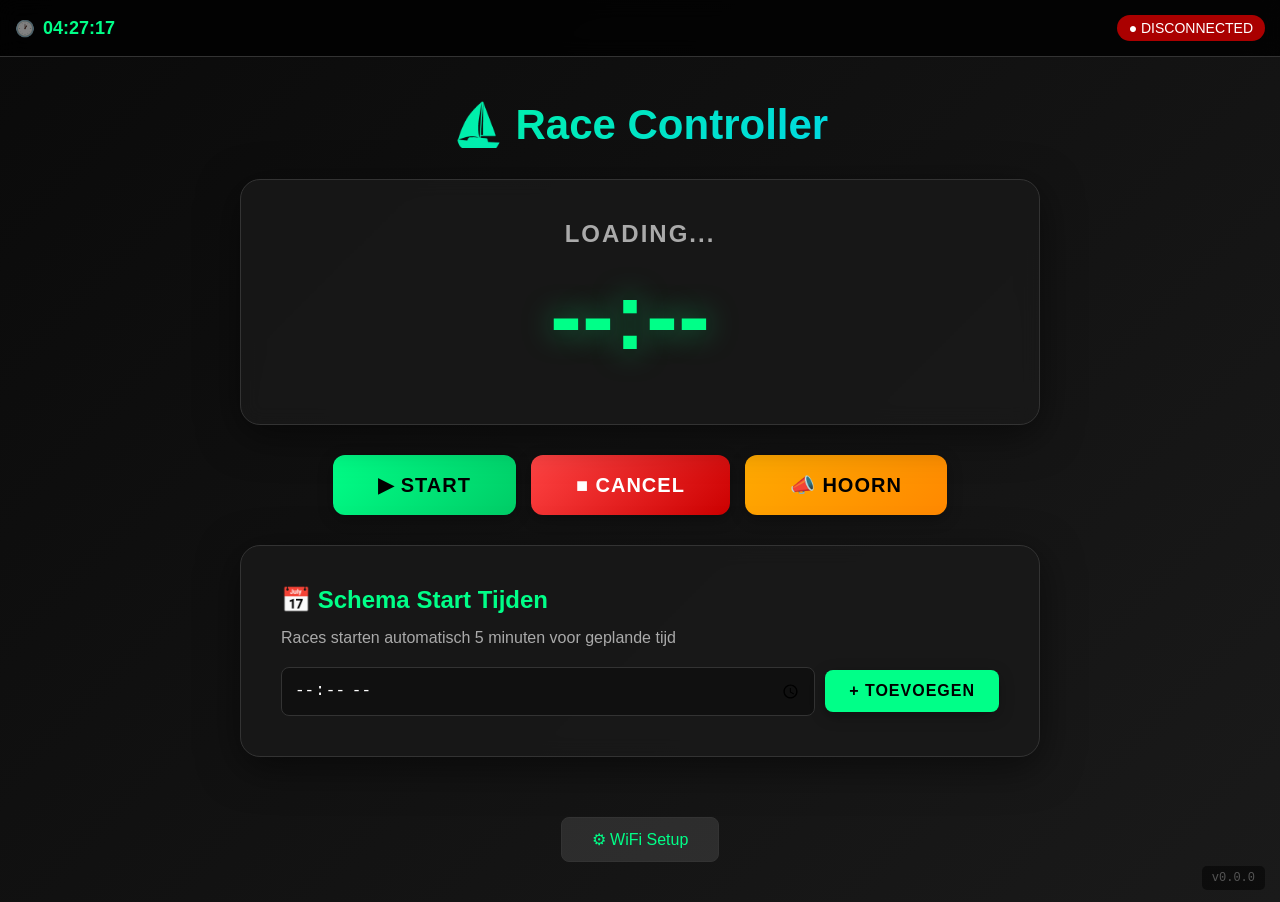
==== data/index.html @ fcc8220b "v1.0.0-16: Add lap time table display on web interface" ====
<!DOCTYPE html>
<html>
<head>
<meta charset="UTF-8">
<meta name="viewport" content="width=device-width, initial-scale=1.0">
<title>⛵ Race Dashboard</title>

<style>
* { margin: 0; padding: 0; box-sizing: border-box; }

body {
  font-family: 'Segoe UI', Arial, sans-serif;
  background: linear-gradient(135deg, #0a0a0a 0%, #1a1a1a 100%);
  color: white;
  text-align: center;
  padding: 20px;
  min-height: 100vh;
}

#topbar {
  position: fixed;
  top: 0;
  left: 0;
  right: 0;
  background: rgba(0, 0, 0, 0.8);
  padding: 15px;
  display: flex;
  justify-content: space-between;
  align-items: center;
  backdrop-filter: blur(10px);
  border-bottom: 1px solid #333;
  z-index: 100;
}

#clock {
  font-size: 18px;
  color: #00ff88;
  font-weight: bold;
  font-variant-numeric: tabular-nums;
  display: flex;
  align-items: center;
  gap: 8px;
}

#rtcIcon {
  font-size: 16px;
  opacity: 0.7;
}

#connection {
  font-size: 14px;
  padding: 5px 12px;
  border-radius: 20px;
  background: #333;
}

#connection.connected { background: #00aa44; color: white; }
#connection.disconnected { background: #aa0000; color: white; }

.container {
  max-width: 800px;
  margin: 80px auto 20px;
}

h1 {
  font-size: 42px;
  margin-bottom: 30px;
  background: linear-gradient(135deg, #00ff88 0%, #00ccff 100%);
  -webkit-background-clip: text;
  -webkit-text-fill-color: transparent;
  background-clip: text;
}

.card {
  background: rgba(26, 26, 26, 0.8);
  border-radius: 20px;
  padding: 40px;
  margin: 30px 0;
  box-shadow: 0 10px 40px rgba(0, 0, 0, 0.5);
  border: 1px solid #333;
  backdrop-filter: blur(10px);
}

#status {
  font-size: 24px;
  margin-bottom: 20px;
  color: #aaa;
  text-transform: uppercase;
  letter-spacing: 2px;
  font-weight: 600;
}

#timerContainer {
  display: flex;
  justify-content: center;
  align-items: center;
  gap: 20px;
  margin: 20px 0;
}

#timer {
  font-size: 96px;
  font-weight: bold;
  color: #00ff88;
  font-variant-numeric: tabular-nums;
  text-shadow: 0 0 30px rgba(0, 255, 136, 0.5);
  line-height: 1;
}

#flagContainer {
  display: flex;
  flex-direction: row;
  align-items: center;
  gap: 10px;
}

.flag {
  width: 60px;
  height: 40px;
  border-radius: 4px;
  box-shadow: 0 2px 10px rgba(0, 0, 0, 0.5);
  border: 1px solid #333;
  display: none;
  position: relative;
  overflow: hidden;
  align-items: center;
  justify-content: center;
}

.flag.active {
  display: flex;
  animation: flagWave 0.5s ease-in-out;
}

@keyframes flagWave {
  0% { transform: scale(0.8) rotate(-5deg); opacity: 0; }
  50% { transform: scale(1.05) rotate(2deg); }
  100% { transform: scale(1) rotate(0deg); opacity: 1; }
}

/* Klassevlag - Scouting Nederland (paars met gele lelie) */
.flag-class {
  background: linear-gradient(135deg, #6b2d87 0%, #8b3da7 100%);
  font-size: 24px;
}

/* P-vlag (blauw met wit vierkant) */
.flag-p {
  background: #0051ba;
}

.flag-p::before {
  content: "";
  width: 20px;
  height: 20px;
  background: white;
  display: block;
}

/* P-vlag down (blauw met wit vierkant en rode X) */
.flag-p-down {
  background: #0051ba;
}

.flag-p-down::before {
  content: "✕";
  width: 20px;
  height: 20px;
  background: white;
  display: flex;
  align-items: center;
  justify-content: center;
  font-size: 16px;
  color: #ff0000;
  font-weight: bold;
}

/* Racing - geen vlag / finish */
.flag-racing {
  background: repeating-linear-gradient(
    45deg,
    #000,
    #000 15px,
    #fff 15px,
    #fff 30px
  );
}

.flag-label {
  text-align: center;
  font-size: 10px;
  color: #888;
  text-transform: uppercase;
  letter-spacing: 0.5px;
  white-space: nowrap;
}

.controls {
  display: flex;
  gap: 15px;
  justify-content: center;
  flex-wrap: wrap;
  margin-top: 30px;
}

button {
  font-size: 20px;
  padding: 18px 45px;
  border: none;
  border-radius: 12px;
  cursor: pointer;
  font-weight: 600;
  text-transform: uppercase;
  letter-spacing: 1px;
  transition: all 0.3s ease;
  box-shadow: 0 4px 15px rgba(0, 0, 0, 0.3);
}

button:hover {
  transform: translateY(-2px);
  box-shadow: 0 6px 20px rgba(0, 0, 0, 0.4);
}

button:active {
  transform: translateY(0);
}

#startBtn {
  background: linear-gradient(135deg, #00ff88 0%, #00cc66 100%);
  color: #000;
}

#startBtn:hover {
  background: linear-gradient(135deg, #00ffaa 0%, #00dd77 100%);
}

#cancelBtn {
  background: linear-gradient(135deg, #ff4444 0%, #cc0000 100%);
  color: white;
}

#cancelBtn:hover {
  background: linear-gradient(135deg, #ff5555 0%, #dd1111 100%);
}

#hornBtn {
  background: linear-gradient(135deg, #ffaa00 0%, #ff8800 100%);
  color: #000;
}

#hornBtn:hover {
  background: linear-gradient(135deg, #ffbb11 0%, #ff9911 100%);
}

button:disabled {
  opacity: 0.5;
  cursor: not-allowed;
  transform: none !important;
  box-shadow: 0 2px 8px rgba(0, 0, 0, 0.2) !important;
}

.setup-link {
  display: inline-block;
  margin-top: 30px;
  padding: 12px 30px;
  background: rgba(255, 255, 255, 0.1);
  color: #00ff88;
  text-decoration: none;
  border-radius: 8px;
  border: 1px solid #333;
  transition: all 0.3s ease;
}

.setup-link:hover {
  background: rgba(255, 255, 255, 0.15);
  border-color: #00ff88;
  transform: translateY(-2px);
}

#version {
  position: fixed;
  bottom: 10px;
  right: 15px;
  font-size: 12px;
  color: #555;
  background: rgba(0, 0, 0, 0.5);
  padding: 5px 10px;
  border-radius: 5px;
  font-family: monospace;
}

.schedule-card {
  text-align: left;
}

.schedule-card h2 {
  font-size: 24px;
  margin-bottom: 15px;
  color: #00ff88;
}

.schedule-list {
  list-style: none;
  margin: 20px 0;
}

.schedule-item {
  display: flex;
  justify-content: space-between;
  align-items: center;
  padding: 12px;
  margin: 8px 0;
  background: rgba(0, 0, 0, 0.3);
  border-radius: 8px;
  border: 1px solid #333;
}

.schedule-time {
  font-size: 20px;
  font-weight: bold;
  color: #00ff88;
  font-variant-numeric: tabular-nums;
}

.schedule-time.completed {
  color: #666;
  text-decoration: line-through;
}

.btn-delete {
  background: #ff4444;
  color: white;
  border: none;
  padding: 8px 16px;
  border-radius: 6px;
  cursor: pointer;
  font-size: 14px;
  transition: all 0.2s;
}

.btn-delete:hover {
  background: #ff5555;
}

.schedule-add {
  display: flex;
  gap: 10px;
  margin-top: 15px;
  align-items: center;
}

.schedule-add input {
  flex: 1;
  padding: 12px;
  border-radius: 8px;
  border: 1px solid #333;
  background: rgba(0, 0, 0, 0.3);
  color: white;
  font-size: 16px;
}

.btn-add {
  background: #00ff88;
  color: #000;
  border: none;
  padding: 12px 24px;
  border-radius: 8px;
  cursor: pointer;
  font-size: 16px;
  font-weight: 600;
  transition: all 0.2s;
}

.btn-add:hover {
  background: #00ffaa;
}

/* Lap Times Table */
.lap-times-card {
  margin-top: 25px;
  display: none; /* Hidden by default, shown when lap times exist */
}

.lap-times-table {
  width: 100%;
  border-collapse: collapse;
  margin-top: 15px;
}

.lap-times-table th,
.lap-times-table td {
  padding: 12px;
  text-align: left;
  border-bottom: 1px solid rgba(255, 255, 255, 0.1);
}

.lap-times-table th {
  background: rgba(0, 255, 136, 0.1);
  color: #00ff88;
  font-weight: 600;
}

.lap-times-table tr:hover {
  background: rgba(255, 255, 255, 0.05);
}

.lap-times-table td:nth-child(1) {
  color: #00ff88;
  font-weight: 600;
  width: 60px;
}

.lap-times-table td:nth-child(2) {
  color: #ffaa00;
  font-variant-numeric: tabular-nums;
}

@media (max-width: 600px) {
  h1 { font-size: 32px; }
  #timer { font-size: 72px; }
  button { font-size: 18px; padding: 15px 35px; }
  .card { padding: 25px; }
}
</style>
</head>

<body>

<div id="topbar">
  <div id="clock">
    <span id="rtcIcon" title="RTC Status">⏱️</span>
    <span id="clockTime">--:--:--</span>
  </div>
  <div id="connection" class="disconnected">●  CONNECTING</div>
</div>

<div class="container">
  <h1>⛵ Race Controller</h1>

  <div class="card">
    <div id="status">LOADING...</div>
    <div id="timerContainer">
      <div id="timer">--:--</div>
      <div id="flagContainer">
        <div class="flag flag-class" id="flagClass">⚜️</div>
        <div class="flag flag-p" id="flagP"></div>
        <div class="flag flag-p-down" id="flagPDown"></div>
        <div class="flag flag-racing" id="flagRacing"></div>
        <div class="flag-label" id="flagLabel"></div>
      </div>
    </div>
  </div>

  <div class="controls">
    <button id="startBtn" onclick="startRace()">▶ Start</button>
    <button id="cancelBtn" onclick="cancelRace()">■ Cancel</button>
    <button id="hornBtn" onclick="soundHorn()">📣 Hoorn</button>
  </div>

  <div class="card lap-times-card" id="lapTimesCard">
    <h2>⏱️ Tussentijden</h2>
    <p style="color: #aaa; margin-bottom: 15px;">Druk op de hoorn tijdens overtime om een tussentijd vast te leggen</p>
    <table class="lap-times-table" id="lapTimesTable">
      <thead>
        <tr>
          <th>#</th>
          <th>Tijd</th>
        </tr>
      </thead>
      <tbody id="lapTimesBody">
        <!-- Lap times loaded here -->
      </tbody>
    </table>
  </div>

  <div class="card schedule-card">
    <h2>📅 Schema Start Tijden</h2>
    <p style="color: #aaa; margin-bottom: 15px;">Races starten automatisch 5 minuten voor geplande tijd</p>
    
    <ul id="scheduleList" class="schedule-list">
      <!-- Schedule items loaded here -->
    </ul>
    
    <div class="schedule-add">
      <input type="time" id="newTime" placeholder="HH:MM">
      <button class="btn-add" onclick="addScheduleTime()">+ Toevoegen</button>
    </div>
  </div>

  <a href="/setup" class="setup-link">⚙ WiFi Setup</a>
</div>

<div id="version">v0.0.0</div>

<script>

// ================= ELEMENTS =================
const statusEl = document.getElementById("status");
const timerEl = document.getElementById("timer");
const clockEl = document.getElementById("clock");
const connectionEl = document.getElementById("connection");
const versionEl = document.getElementById("version");

// ================= WEBSOCKET =================
let ws;
let reconnectTimer;

function connectWebSocket() {
  ws = new WebSocket("ws://" + location.hostname + ":81");
  
  ws.onopen = () => {
    connectionEl.textContent = "●  CONNECTED";
    connectionEl.className = "connected";
    clearTimeout(reconnectTimer);
  };
  
  ws.onclose = () => {
    connectionEl.textContent = "●  DISCONNECTED";
    connectionEl.className = "disconnected";
    reconnectTimer = setTimeout(connectWebSocket, 3000);
  };
  
  ws.onerror = () => {
    ws.close();
  };
  
  ws.onmessage = (e) => {
    try {
      const data = JSON.parse(e.data);
      updateDisplay(data);
    } catch (err) {
      console.error("Parse error:", err);
    }
  };
}

// ================= DISPLAY UPDATE =================
function updateDisplay(data) {
  console.log("📊 Data received:", data);
  
  // Update RTC time
  if (data.rtcFound && data.rtcTime) {
    rtcAvailable = true;
    const rtc = data.rtcTime;
    // Create Date object from RTC time
    const rtcDate = new Date(rtc.year, rtc.month - 1, rtc.day, rtc.hour, rtc.minute, rtc.second);
    rtcTimeOffset = rtcDate.getTime();
    lastRtcUpdate = Date.now();
  } else {
    rtcAvailable = false;
  }
  
  const remaining = data.remaining || 0;
  const elapsed = data.elapsed || 0;
  
  // Determine if we're in overtime (after countdown finished)
  const COUNTDOWN_DURATION = 300000; // 5 minutes in ms
  const isOvertime = data.running && elapsed > COUNTDOWN_DURATION;
  
  // Update status text and timer
  if (isOvertime) {
    // After countdown: toon overtime (tijd voorbij de 5 minuten)
    statusEl.textContent = "🏁 RACE GESTART";
    const overtimeMs = elapsed - COUNTDOWN_DURATION;
    const sec = Math.floor(overtimeMs / 1000);
    const m = Math.floor(sec / 60);
    const s = sec % 60;
    timerEl.textContent = "+" + m + ":" + (s < 10 ? "0" : "") + s;
    timerEl.style.color = "#00ff88";
  } else {
    // Countdown of ready state
    if (data.phase) {
      statusEl.textContent = data.phase;
    } else if (data.sequence) {
      statusEl.textContent = "⏱️ COUNTDOWN";
    } else if (data.running) {
      statusEl.textContent = "🏁 RUNNING";
    } else {
      statusEl.textContent = "✅ READY";
    }
    
    // Update countdown timer
    const sec = Math.max(0, Math.floor(remaining / 1000));
    const m = Math.floor(sec / 60);
    const s = sec % 60;
    timerEl.textContent = m + ":" + (s < 10 ? "0" : "") + s;
    
    // Color coding
    if (remaining > 60000) {
      timerEl.style.color = "#00ff88";
    } else if (remaining > 30000) {
      timerEl.style.color = "#ffaa00";
    } else if (remaining > 0) {
      timerEl.style.color = "#ff4444";
    } else {
      timerEl.style.color = "#00ff88";
    }
  }
  
  // Update lap times
  if (data.lapTimes && data.lapTimes.length > 0) {
    document.getElementById('lapTimesCard').style.display = 'block';
    updateLapTimes(data.lapTimes);
  } else {
    document.getElementById('lapTimesCard').style.display = 'none';
  }
  
  // Update flag display
  console.log("🚩 Updating flag to:", data.flag);
  updateFlag(data.flag);
  
  // Disable start button during countdown or race
  const startBtn = document.getElementById('startBtn');
  if (data.sequence || data.running) {
    startBtn.disabled = true;
  } else {
    startBtn.disabled = false;
  }
}

// ================= LAP TIMES DISPLAY =================
function updateLapTimes(lapTimes) {
  const tbody = document.getElementById('lapTimesBody');
  tbody.innerHTML = ''; // Clear existing rows
  
  lapTimes.forEach((lapTimeMs, index) => {
    const row = document.createElement('tr');
    
    // Lap number
    const cellNum = document.createElement('td');
    cellNum.textContent = (index + 1);
    row.appendChild(cellNum);
    
    // Lap time formatted as +MM:SS
    const COUNTDOWN_DURATION = 300000; // 5 minutes
    const overtimeMs = lapTimeMs - COUNTDOWN_DURATION;
    const sec = Math.floor(overtimeMs / 1000);
    const m = Math.floor(sec / 60);
    const s = sec % 60;
    const timeStr = "+" + m + ":" + (s < 10 ? "0" : "") + s;
    
    const cellTime = document.createElement('td');
    cellTime.textContent = timeStr;
    row.appendChild(cellTime);
    
    tbody.appendChild(row);
  });
}

// ================= FLAG DISPLAY =================
function updateFlag(flag) {
  console.log("🎌 updateFlag called with:", flag);
  const classFlag = document.getElementById('flagClass');
  const pFlag = document.getElementById('flagP');
  const labelEl = document.getElementById('flagLabel');
  
  console.log("  Elements:", { classFlag, pFlag, labelEl });
  
  // Hide all flags first
  if (classFlag) classFlag.classList.remove('active');
  if (pFlag) pFlag.classList.remove('active');
  
  // Show flags based on state
  if (flag === 'class') {
    // 5:00-4:00 en 1:00-0:00: Alleen Klassevlag
    console.log("  → Showing Klassevlag only");
    if (classFlag) classFlag.classList.add('active');
    labelEl.textContent = 'Klassevlag';
  } else if (flag === 'class-p') {
    // 4:00-1:00: Beide vlaggen
    console.log("  → Showing both flags");
    if (classFlag) classFlag.classList.add('active');
    if (pFlag) pFlag.classList.add('active');
    labelEl.textContent = 'Klassevlag + P-Vlag';
  } else {
    // Geen vlaggen
    console.log("  → Hiding all flags");
    labelEl.textContent = '';
  }
}

// ================= CONTROLS =================
function startRace() {
  if (ws && ws.readyState === WebSocket.OPEN) {
    ws.send("start");
  }
}

function cancelRace() {
  if (ws && ws.readyState === WebSocket.OPEN) {
    ws.send("cancel");
  }
}

function soundHorn() {
  console.log("[HORN] Button clicked");
  if (ws && ws.readyState === WebSocket.OPEN) {
    console.log("[HORN] Sending horn command via WebSocket");
    ws.send("horn");
  } else {
    console.error("[HORN] WebSocket not connected!", ws ? ws.readyState : "no ws");
    alert('WebSocket niet verbonden!');
  }
}

// ================= CLOCK =================
let rtcTimeOffset = 0; // Offset tussen RTC en browser tijd
let lastRtcUpdate = 0;
let rtcAvailable = false;

function updateClock() {
  if (rtcAvailable && lastRtcUpdate > 0) {
    // Gebruik RTC tijd + elapsed tijd sinds laatste update
    const elapsed = Date.now() - lastRtcUpdate;
    const rtcTime = new Date(rtcTimeOffset + elapsed);
    const h = String(rtcTime.getHours()).padStart(2, '0');
    const m = String(rtcTime.getMinutes()).padStart(2, '0');
    const s = String(rtcTime.getSeconds()).padStart(2, '0');
    document.getElementById('clockTime').textContent = h + ':' + m + ':' + s;
    
    // Update RTC icon
    document.getElementById('rtcIcon').textContent = '⏱️';
    document.getElementById('rtcIcon').title = 'RTC I2C Actief';
    document.getElementById('rtcIcon').style.opacity = '1';
  } else {
    // Fallback naar browser tijd
    const now = new Date();
    const h = String(now.getHours()).padStart(2, '0');
    const m = String(now.getMinutes()).padStart(2, '0');
    const s = String(now.getSeconds()).padStart(2, '0');
    document.getElementById('clockTime').textContent = h + ':' + m + ':' + s;
    
    // Update RTC icon
    document.getElementById('rtcIcon').textContent = '🕐';
    document.getElementById('rtcIcon').title = 'Browser tijd (RTC niet beschikbaar)';
    document.getElementById('rtcIcon').style.opacity = '0.5';
  }
}

// ================= SCHEDULE =================
function loadSchedule() {
  fetch('/schedule')
    .then(r => r.json())
    .then(data => {
      const list = document.getElementById('scheduleList');
      list.innerHTML = '';
      
      if (data.length === 0) {
        list.innerHTML = '<li style="color: #666; text-align: center;">Geen tijden gepland</li>';
        return;
      }
      
      data.forEach((item, index) => {
        const li = document.createElement('li');
        li.className = 'schedule-item';
        
        const timeSpan = document.createElement('span');
        timeSpan.className = 'schedule-time' + (item.completed ? ' completed' : '');
        timeSpan.textContent = item.time;
        
        const deleteBtn = document.createElement('button');
        deleteBtn.className = 'btn-delete';
        deleteBtn.textContent = '× Verwijder';
        deleteBtn.onclick = () => deleteScheduleTime(index);
        
        li.appendChild(timeSpan);
        li.appendChild(deleteBtn);
        list.appendChild(li);
      });
    })
    .catch(err => console.error("Schedule fetch error:", err));
}

function addScheduleTime() {
  const input = document.getElementById('newTime');
  const time = input.value;
  
  console.log("[SCHEDULE] Adding time:", time);
  
  if (!time) {
    alert('Voer een tijd in');
    return;
  }
  
  fetch('/schedule', {
    method: 'POST',
    headers: { 'Content-Type': 'application/x-www-form-urlencoded' },
    body: 'time=' + encodeURIComponent(time)
  })
  .then(r => {
    console.log("[SCHEDULE] Response status:", r.status);
    if (r.ok) {
      return r.json();
    } else {
      return r.text().then(text => {
        throw new Error('Server error: ' + text);
      });
    }
  })
  .then(data => {
    console.log("[SCHEDULE] Response data:", data);
    input.value = '';
    loadSchedule();
  })
  .catch(err => {
    console.error("[SCHEDULE] Add time error:", err);
    alert('Fout bij toevoegen tijd: ' + err.message);
  });
}

function deleteScheduleTime(index) {
  console.log("[SCHEDULE] Deleting time index:", index);
  
  fetch('/schedule?index=' + index, {
    method: 'DELETE'
  })
  .then(r => {
    console.log("[SCHEDULE] Delete response status:", r.status);
    if (r.ok) {
      loadSchedule();
    } else {
      alert('Fout bij verwijderen tijd');
    }
  })
  .catch(err => console.error("Delete time error:", err));
}

// ================= INIT =================
connectWebSocket();
updateClock();
setInterval(updateClock, 1000);
loadSchedule();
setInterval(loadSchedule, 10000); // Reload schedule every 10 seconds
// ================= VERSION =================
fetch('/status')
  .then(r => r.json())
  .then(data => {
    if (data.version) {
      versionEl.textContent = data.version;
    }
  })
  .catch(err => console.error("Status fetch error:", err));

// ================= INIT =================
connectWebSocket();
updateClock();
setInterval(updateClock, 1000);

</script>

</body>
</html>
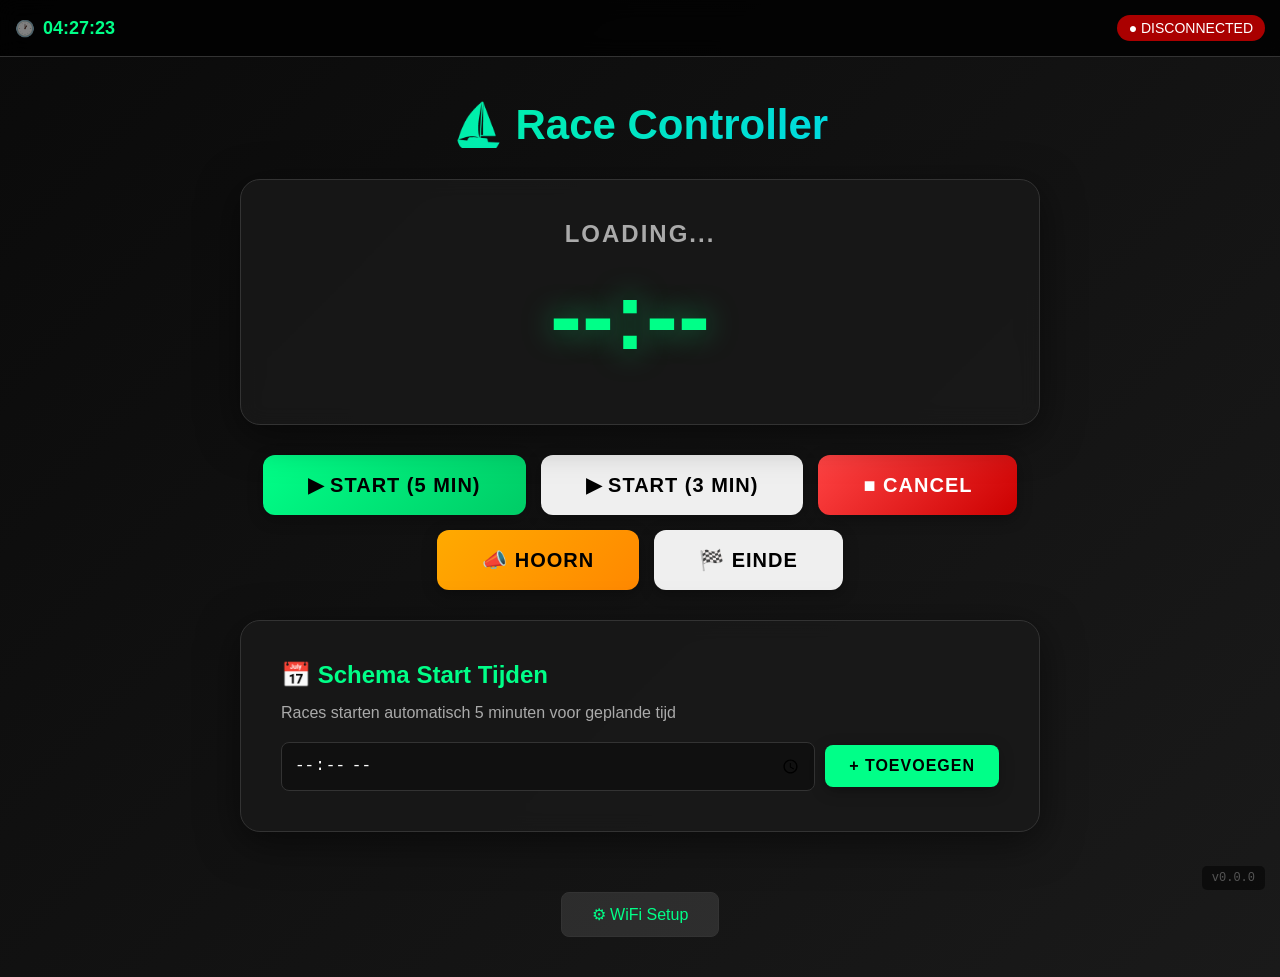
==== commit 399cf8e7: "v1.0.0-19: Add short sequence (3 min) and end signal pattern" ====
--- a/data/index.html
+++ b/data/index.html
@@ -452,9 +452,11 @@
   </div>
 
   <div class="controls">
-    <button id="startBtn" onclick="startRace()">▶ Start</button>
+    <button id="startBtn" onclick="startRace()">▶ Start (5 min)</button>
+    <button id="startShortBtn" onclick="startShortRace()">▶ Start (3 min)</button>
     <button id="cancelBtn" onclick="cancelRace()">■ Cancel</button>
     <button id="hornBtn" onclick="soundHorn()">📣 Hoorn</button>
+    <button id="endBtn" onclick="endSignal()">🏁 Einde</button>
   </div>
 
   <div class="card lap-times-card" id="lapTimesCard">
@@ -609,12 +611,19 @@
   console.log("🚩 Updating flag to:", data.flag);
   updateFlag(data.flag);
   
-  // Disable start button during countdown or race
+  // Disable/enable buttons based on state
   const startBtn = document.getElementById('startBtn');
+  const startShortBtn = document.getElementById('startShortBtn');
+  const endBtn = document.getElementById('endBtn');
+  
   if (data.sequence || data.running) {
     startBtn.disabled = true;
+    startShortBtn.disabled = true;
+    endBtn.disabled = true;
   } else {
     startBtn.disabled = false;
+    startShortBtn.disabled = false;
+    endBtn.disabled = false;
   }
 }
 
@@ -699,6 +708,23 @@
     ws.send("horn");
   } else {
     console.error("[HORN] WebSocket not connected!", ws ? ws.readyState : "no ws");
+    alert('WebSocket niet verbonden!');
+  }
+}
+
+function startShortRace() {
+  if (ws && ws.readyState === WebSocket.OPEN) {
+    ws.send("startShort");
+  }
+}
+
+function endSignal() {
+  console.log("[END] Button clicked");
+  if (ws && ws.readyState === WebSocket.OPEN) {
+    console.log("[END] Sending end command via WebSocket");
+    ws.send("end");
+  } else {
+    console.error("[END] WebSocket not connected!");
     alert('WebSocket niet verbonden!');
   }
 }
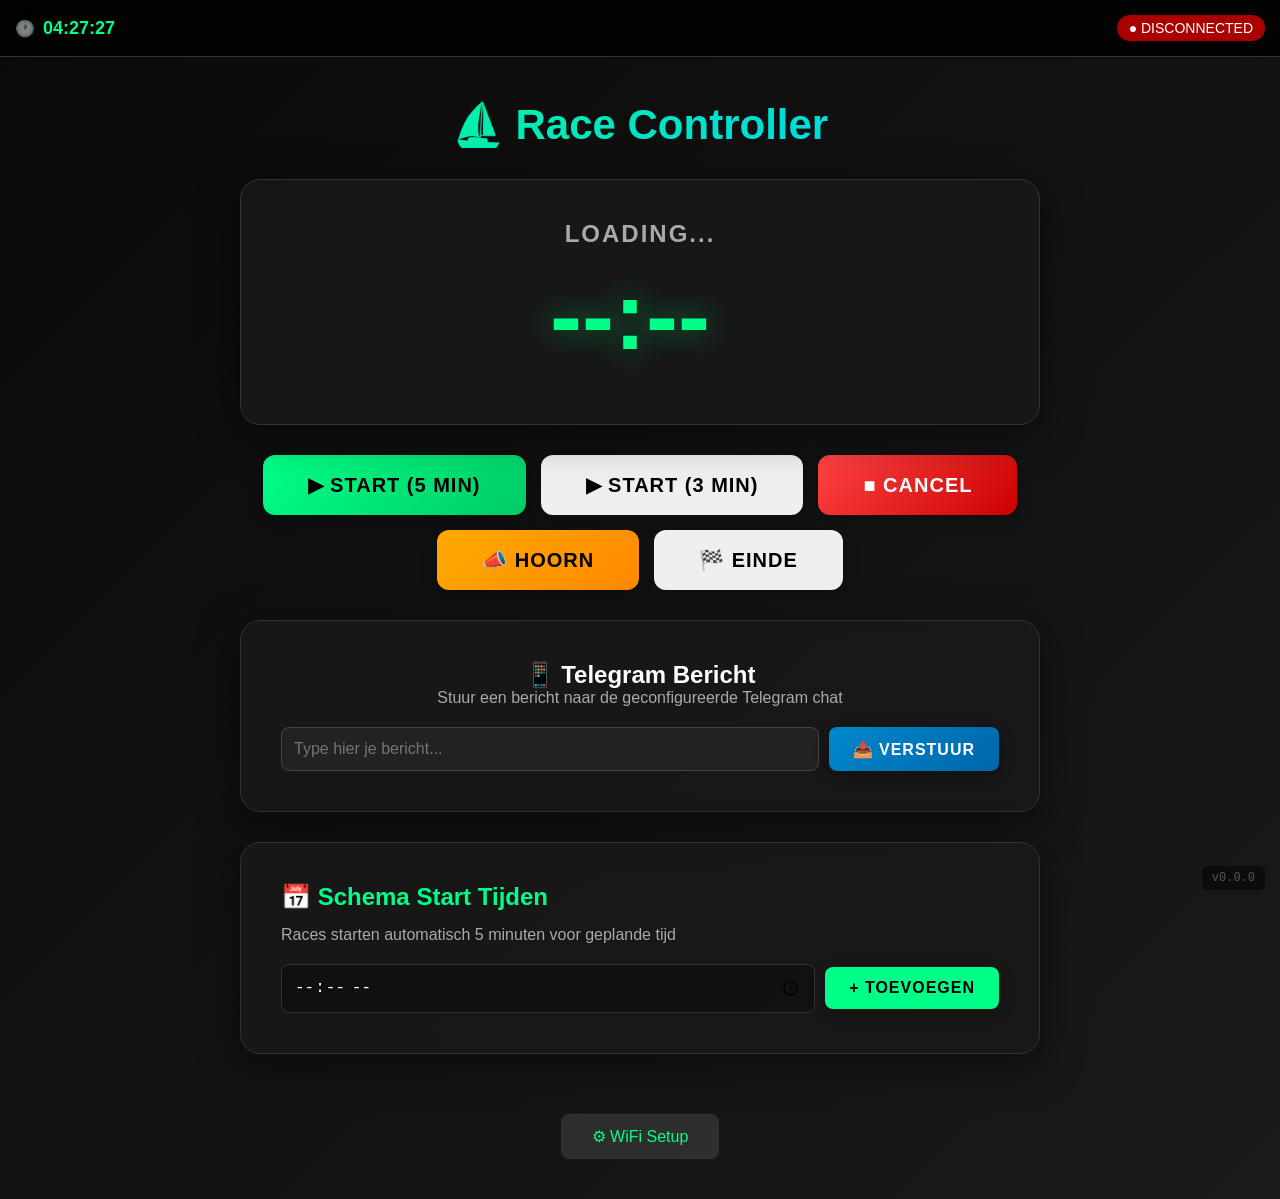
==== commit 45bbf8ed: "v1.0.0-23: Add Telegram message UI with error handling Features: - Dashboard: Telegram message input" ====
--- a/data/index.html
+++ b/data/index.html
@@ -475,6 +475,20 @@
     </table>
   </div>
 
+  <div class="card telegram-card">
+    <h2>📱 Telegram Bericht</h2>
+    <p style="color: #aaa; margin-bottom: 15px;">Stuur een bericht naar de geconfigureerde Telegram chat</p>
+    
+    <div style="display: flex; gap: 10px; margin-top: 20px;">
+      <input type="text" id="telegramMessage" placeholder="Type hier je bericht..." 
+             style="flex: 1; padding: 12px; border-radius: 8px; border: 1px solid #444; background: #222; color: white; font-size: 16px;">
+      <button onclick="sendTelegramMessage()" 
+              style="padding: 12px 24px; border-radius: 8px; border: none; background: linear-gradient(135deg, #0088cc 0%, #0066aa 100%); color: white; font-size: 16px; cursor: pointer; font-weight: bold;">
+        📤 Verstuur
+      </button>
+    </div>
+  </div>
+
   <div class="card schedule-card">
     <h2>📅 Schema Start Tijden</h2>
     <p style="color: #aaa; margin-bottom: 15px;">Races starten automatisch 5 minuten voor geplande tijd</p>
@@ -528,6 +542,13 @@
   
   ws.onmessage = (e) => {
     try {
+      // Check if message is a telegram response
+      if (e.data.startsWith("telegram:")) {
+        handleTelegramResponse(e.data);
+        return;
+      }
+      
+      // Otherwise parse as JSON
       const data = JSON.parse(e.data);
       updateDisplay(data);
     } catch (err) {
@@ -725,6 +746,59 @@
     ws.send("end");
   } else {
     console.error("[END] WebSocket not connected!");
+    alert('WebSocket niet verbonden!');
+  }
+}
+
+function handleTelegramResponse(message) {
+  const input = document.getElementById("telegramMessage");
+  
+  if (message === "telegram:ok") {
+    console.log("[TELEGRAM] ✓ Message sent successfully");
+    
+    // Success feedback
+    input.style.borderColor = '#00ff88';
+    input.placeholder = 'Bericht verzonden! ✓';
+    
+    setTimeout(() => {
+      input.style.borderColor = '#444';
+      input.placeholder = 'Type hier je bericht...';
+    }, 2000);
+  } else if (message === "telegram:error") {
+    console.error("[TELEGRAM] ✗ Failed to send message");
+    
+    // Error feedback
+    input.style.borderColor = '#ff4444';
+    input.placeholder = 'Verzenden mislukt! Controleer Telegram config.';
+    
+    setTimeout(() => {
+      input.style.borderColor = '#444';
+      input.placeholder = 'Type hier je bericht...';
+    }, 3000);
+    
+    alert('❌ Telegram bericht kon niet worden verzonden!\n\nMogelijke oorzaken:\n- Telegram niet geconfigureerd (/telegram)\n- WiFi verbinding verloren\n- Ongeldige bot token of chat ID');
+  }
+}
+
+function sendTelegramMessage() {
+  const input = document.getElementById("telegramMessage");
+  const message = input.value.trim();
+  
+  if (!message) {
+    alert('Voer een bericht in!');
+    return;
+  }
+  
+  if (ws && ws.readyState === WebSocket.OPEN) {
+    console.log("[TELEGRAM] Sending message:", message);
+    ws.send("telegram:" + message);
+    input.value = ''; // Clear input
+    
+    // Waiting feedback
+    input.style.borderColor = '#ffaa00';
+    input.placeholder = 'Bezig met verzenden...';
+  } else {
+    console.error("[TELEGRAM] WebSocket not connected!");
     alert('WebSocket niet verbonden!');
   }
 }
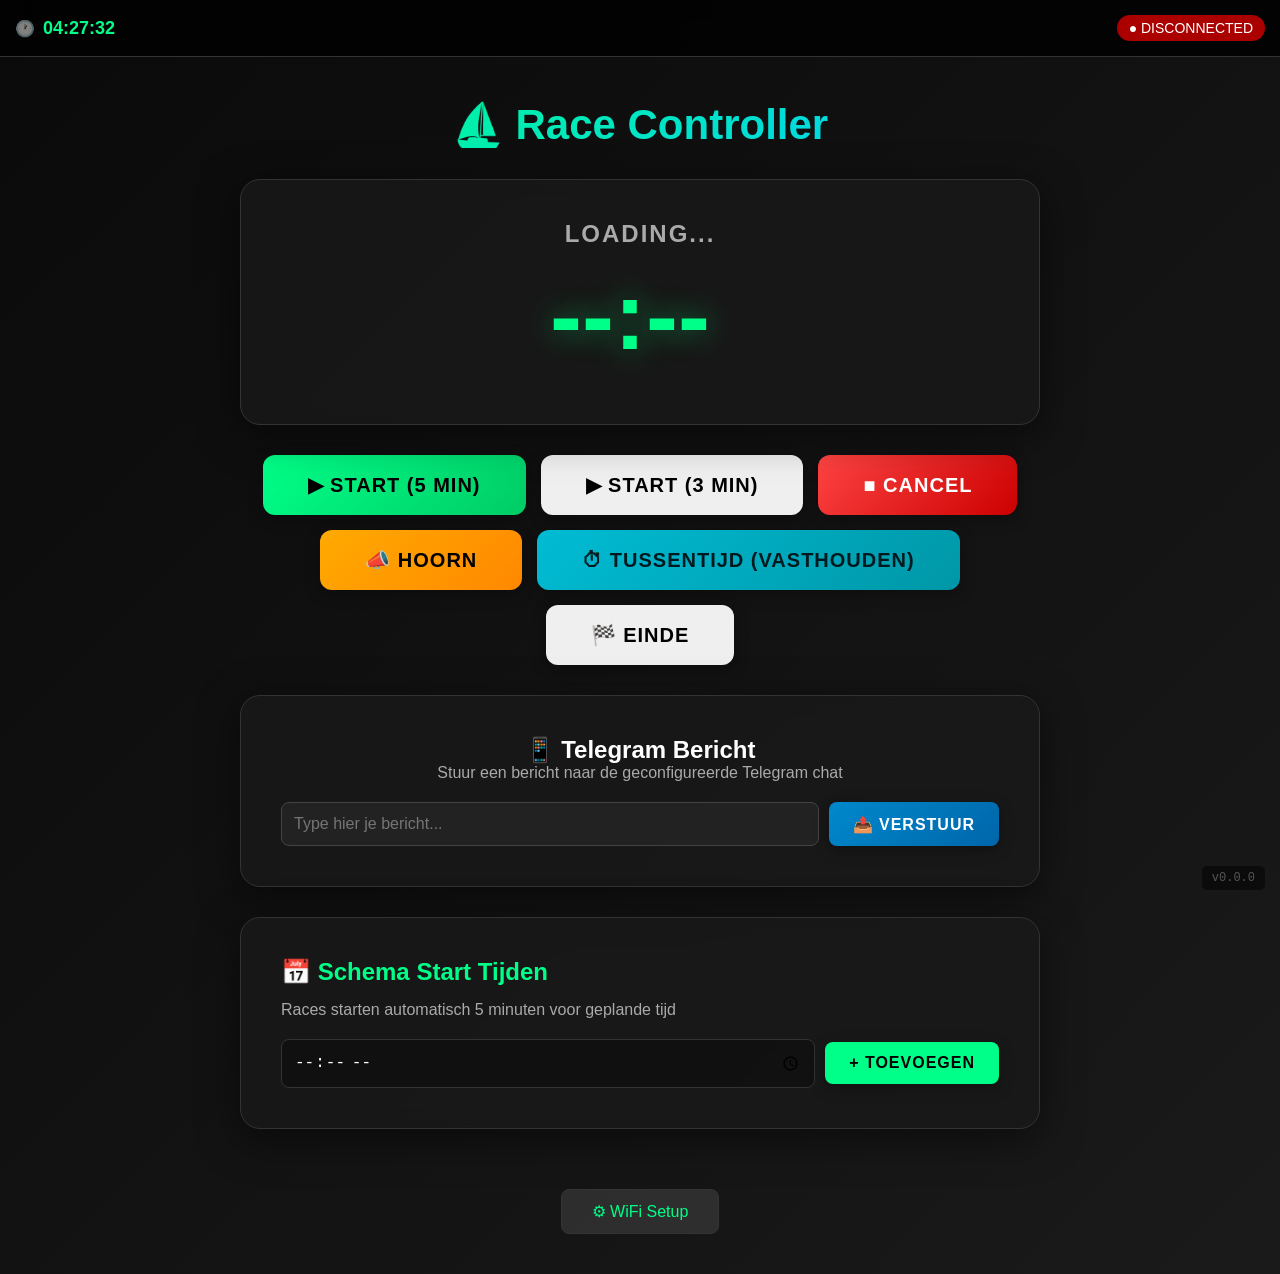
==== commit 2fc34742: "Update web config and relay/main logic" ====
--- a/data/index.html
+++ b/data/index.html
@@ -252,6 +252,20 @@
   background: linear-gradient(135deg, #ffbb11 0%, #ff9911 100%);
 }
 
+#lapBtn {
+  background: linear-gradient(135deg, #00bcd4 0%, #0097a7 100%);
+  color: #001a1f;
+}
+
+#lapBtn:hover {
+  background: linear-gradient(135deg, #26c6da 0%, #00acc1 100%);
+}
+
+#lapBtn.active {
+  box-shadow: 0 0 24px rgba(0, 188, 212, 0.7);
+  transform: translateY(1px);
+}
+
 button:disabled {
   opacity: 0.5;
   cursor: not-allowed;
@@ -456,6 +470,7 @@
     <button id="startShortBtn" onclick="startShortRace()">▶ Start (3 min)</button>
     <button id="cancelBtn" onclick="cancelRace()">■ Cancel</button>
     <button id="hornBtn" onclick="soundHorn()">📣 Hoorn</button>
+    <button id="lapBtn">⏱ Tussentijd (vasthouden)</button>
     <button id="endBtn" onclick="endSignal()">🏁 Einde</button>
   </div>
 
@@ -516,6 +531,8 @@
 const clockEl = document.getElementById("clock");
 const connectionEl = document.getElementById("connection");
 const versionEl = document.getElementById("version");
+const lapBtn = document.getElementById("lapBtn");
+let lapButtonPressed = false;
 
 // ================= WEBSOCKET =================
 let ws;
@@ -636,6 +653,7 @@
   const startBtn = document.getElementById('startBtn');
   const startShortBtn = document.getElementById('startShortBtn');
   const endBtn = document.getElementById('endBtn');
+  const canUseLapButton = isOvertime;
   
   if (data.sequence || data.running) {
     startBtn.disabled = true;
@@ -645,6 +663,11 @@
     startBtn.disabled = false;
     startShortBtn.disabled = false;
     endBtn.disabled = false;
+  }
+
+  lapBtn.disabled = !canUseLapButton;
+  if (lapBtn.disabled && lapButtonPressed) {
+    stopLapHold();
   }
 }
 
@@ -731,6 +754,52 @@
     console.error("[HORN] WebSocket not connected!", ws ? ws.readyState : "no ws");
     alert('WebSocket niet verbonden!');
   }
+}
+
+function startLapHold() {
+  if (lapButtonPressed) return;
+  if (lapBtn.disabled) return;
+  if (!(ws && ws.readyState === WebSocket.OPEN)) {
+    console.error("[LAP] WebSocket not connected!");
+    return;
+  }
+
+  lapButtonPressed = true;
+  lapBtn.classList.add('active');
+  ws.send("lapHoldStart");
+}
+
+function stopLapHold() {
+  if (!lapButtonPressed) return;
+  if (!(ws && ws.readyState === WebSocket.OPEN)) {
+    lapButtonPressed = false;
+    lapBtn.classList.remove('active');
+    return;
+  }
+
+  lapButtonPressed = false;
+  lapBtn.classList.remove('active');
+  ws.send("lapHoldStop");
+}
+
+function setupLapButton() {
+  lapBtn.addEventListener('pointerdown', (e) => {
+    e.preventDefault();
+    startLapHold();
+  });
+
+  lapBtn.addEventListener('pointerup', (e) => {
+    e.preventDefault();
+    stopLapHold();
+  });
+
+  lapBtn.addEventListener('pointerleave', () => {
+    stopLapHold();
+  });
+
+  lapBtn.addEventListener('pointercancel', () => {
+    stopLapHold();
+  });
 }
 
 function startShortRace() {
@@ -931,6 +1000,7 @@
 setInterval(updateClock, 1000);
 loadSchedule();
 setInterval(loadSchedule, 10000); // Reload schedule every 10 seconds
+setupLapButton();
 // ================= VERSION =================
 fetch('/status')
   .then(r => r.json())
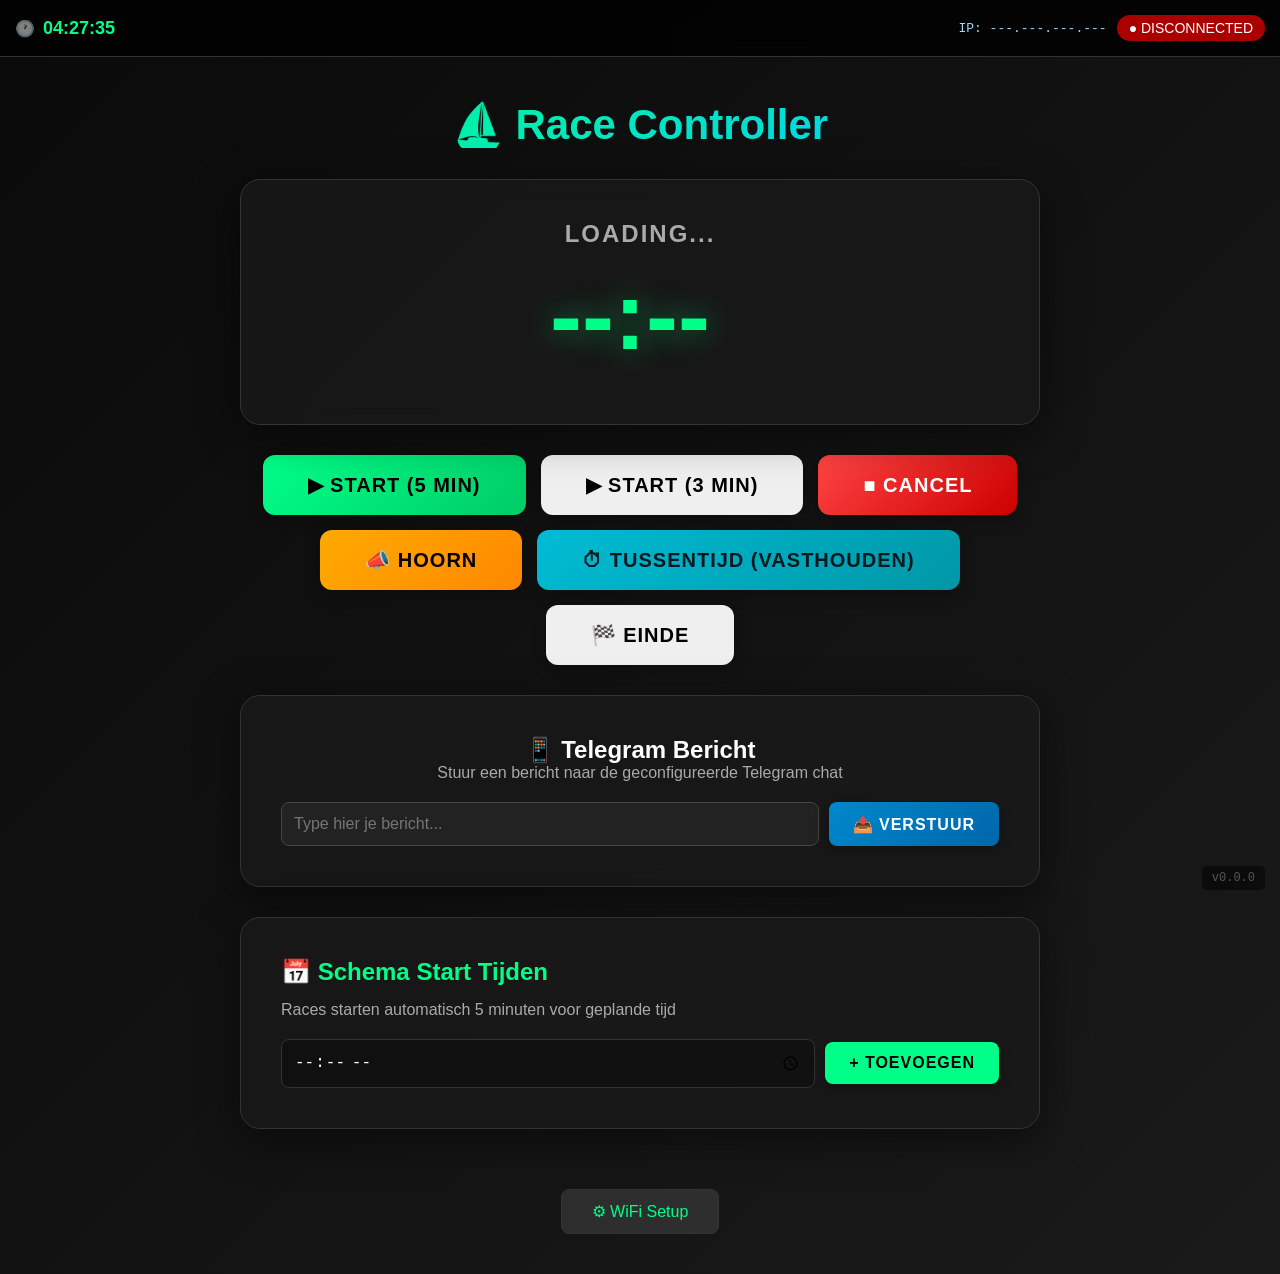
==== commit 96ee9998: "AP-mode: open netwerk, 30s client-timeout, fallback naar netwerken.txt, IP-fix op dashboard" ====
--- a/data/index.html
+++ b/data/index.html
@@ -54,6 +54,13 @@
   background: #333;
 }
 
+#ipAddress {
+  font-size: 13px;
+  color: #9bdcff;
+  font-family: monospace;
+  margin-right: 10px;
+}
+
 #connection.connected { background: #00aa44; color: white; }
 #connection.disconnected { background: #aa0000; color: white; }
 
@@ -445,7 +452,10 @@
     <span id="rtcIcon" title="RTC Status">⏱️</span>
     <span id="clockTime">--:--:--</span>
   </div>
-  <div id="connection" class="disconnected">●  CONNECTING</div>
+  <div style="display: flex; align-items: center;">
+    <div id="ipAddress">IP: ---.---.---.---</div>
+    <div id="connection" class="disconnected">●  CONNECTING</div>
+  </div>
 </div>
 
 <div class="container">
@@ -530,6 +540,7 @@
 const timerEl = document.getElementById("timer");
 const clockEl = document.getElementById("clock");
 const connectionEl = document.getElementById("connection");
+const ipEl = document.getElementById("ipAddress");
 const versionEl = document.getElementById("version");
 const lapBtn = document.getElementById("lapBtn");
 let lapButtonPressed = false;
@@ -1005,6 +1016,9 @@
 fetch('/status')
   .then(r => r.json())
   .then(data => {
+    if (data.ip) {
+      ipEl.textContent = "IP: " + data.ip;
+    }
     if (data.version) {
       versionEl.textContent = data.version;
     }
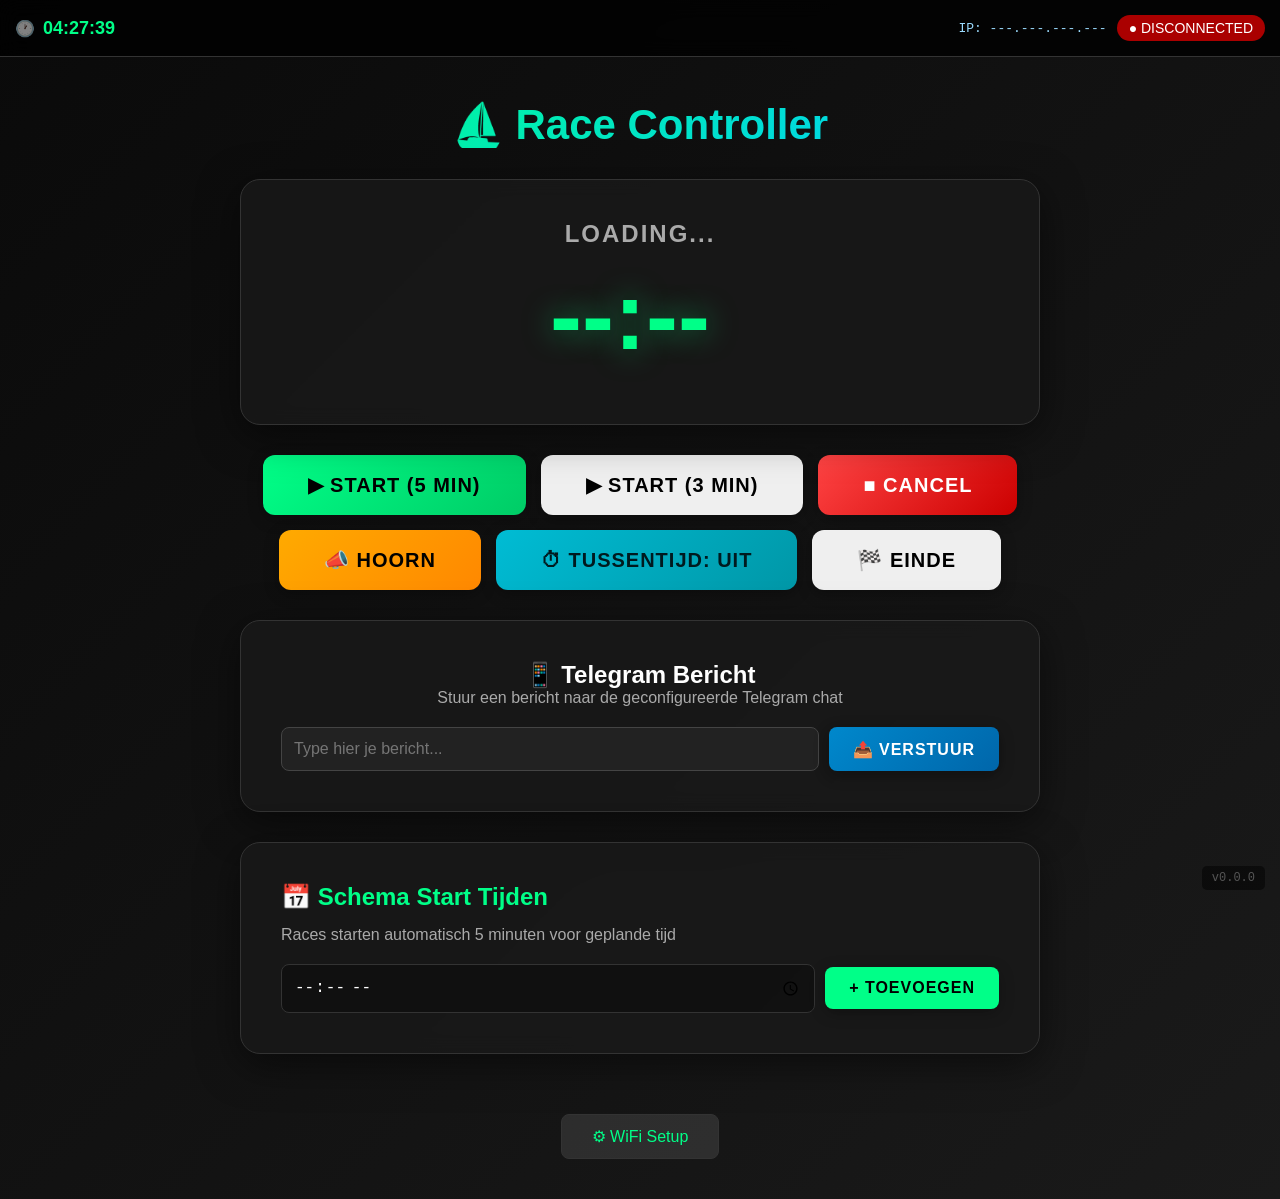
==== commit c721f257: "feat(ui): maak tussentijd knop een aan/uit schakelaar" ====
--- a/data/index.html
+++ b/data/index.html
@@ -480,7 +480,7 @@
     <button id="startShortBtn" onclick="startShortRace()">▶ Start (3 min)</button>
     <button id="cancelBtn" onclick="cancelRace()">■ Cancel</button>
     <button id="hornBtn" onclick="soundHorn()">📣 Hoorn</button>
-    <button id="lapBtn">⏱ Tussentijd (vasthouden)</button>
+    <button id="lapBtn" onclick="toggleLapHold()">⏱ Tussentijd: UIT</button>
     <button id="endBtn" onclick="endSignal()">🏁 Einde</button>
   </div>
 
@@ -680,6 +680,9 @@
   if (lapBtn.disabled && lapButtonPressed) {
     stopLapHold();
   }
+  if (lapBtn.disabled) {
+    lapBtn.textContent = '⏱ Tussentijd: UIT';
+  }
 }
 
 // ================= LAP TIMES DISPLAY =================
@@ -767,50 +770,40 @@
   }
 }
 
-function startLapHold() {
-  if (lapButtonPressed) return;
+function toggleLapHold() {
   if (lapBtn.disabled) return;
   if (!(ws && ws.readyState === WebSocket.OPEN)) {
     console.error("[LAP] WebSocket not connected!");
     return;
   }
 
-  lapButtonPressed = true;
-  lapBtn.classList.add('active');
-  ws.send("lapHoldStart");
+  if (lapButtonPressed) {
+    // Zet UIT
+    lapButtonPressed = false;
+    lapBtn.classList.remove('active');
+    lapBtn.textContent = '⏱ Tussentijd: UIT';
+    ws.send("lapHoldStop");
+  } else {
+    // Zet AAN
+    lapButtonPressed = true;
+    lapBtn.classList.add('active');
+    lapBtn.textContent = '⏱ Tussentijd: AAN';
+    ws.send("lapHoldStart");
+  }
 }
 
 function stopLapHold() {
   if (!lapButtonPressed) return;
-  if (!(ws && ws.readyState === WebSocket.OPEN)) {
-    lapButtonPressed = false;
-    lapBtn.classList.remove('active');
-    return;
-  }
-
   lapButtonPressed = false;
   lapBtn.classList.remove('active');
-  ws.send("lapHoldStop");
+  lapBtn.textContent = '⏱ Tussentijd: UIT';
+  if (ws && ws.readyState === WebSocket.OPEN) {
+    ws.send("lapHoldStop");
+  }
 }
 
 function setupLapButton() {
-  lapBtn.addEventListener('pointerdown', (e) => {
-    e.preventDefault();
-    startLapHold();
-  });
-
-  lapBtn.addEventListener('pointerup', (e) => {
-    e.preventDefault();
-    stopLapHold();
-  });
-
-  lapBtn.addEventListener('pointerleave', () => {
-    stopLapHold();
-  });
-
-  lapBtn.addEventListener('pointercancel', () => {
-    stopLapHold();
-  });
+  // Geen extra listeners nodig - onclick="toggleLapHold()" in HTML
 }
 
 function startShortRace() {
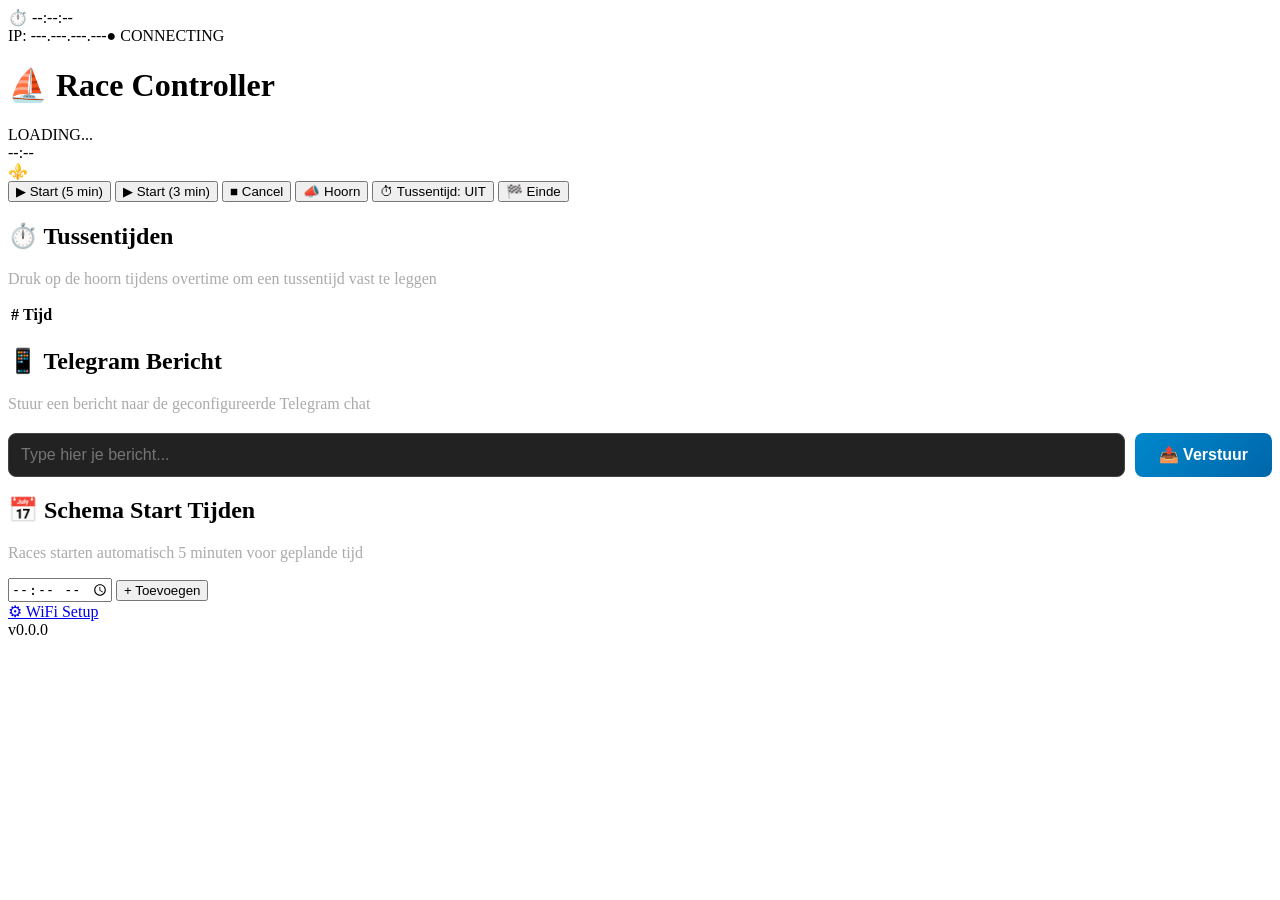
==== commit 5fcff493: "refactor(web): split index inline CSS/JS into style.css and app.js" ====
--- a/data/index.html
+++ b/data/index.html
@@ -1,448 +1,11 @@
-<!DOCTYPE html>
+﻿<!DOCTYPE html>
 <html>
 <head>
 <meta charset="UTF-8">
 <meta name="viewport" content="width=device-width, initial-scale=1.0">
 <title>⛵ Race Dashboard</title>
 
-<style>
-* { margin: 0; padding: 0; box-sizing: border-box; }
-
-body {
-  font-family: 'Segoe UI', Arial, sans-serif;
-  background: linear-gradient(135deg, #0a0a0a 0%, #1a1a1a 100%);
-  color: white;
-  text-align: center;
-  padding: 20px;
-  min-height: 100vh;
-}
-
-#topbar {
-  position: fixed;
-  top: 0;
-  left: 0;
-  right: 0;
-  background: rgba(0, 0, 0, 0.8);
-  padding: 15px;
-  display: flex;
-  justify-content: space-between;
-  align-items: center;
-  backdrop-filter: blur(10px);
-  border-bottom: 1px solid #333;
-  z-index: 100;
-}
-
-#clock {
-  font-size: 18px;
-  color: #00ff88;
-  font-weight: bold;
-  font-variant-numeric: tabular-nums;
-  display: flex;
-  align-items: center;
-  gap: 8px;
-}
-
-#rtcIcon {
-  font-size: 16px;
-  opacity: 0.7;
-}
-
-#connection {
-  font-size: 14px;
-  padding: 5px 12px;
-  border-radius: 20px;
-  background: #333;
-}
-
-#ipAddress {
-  font-size: 13px;
-  color: #9bdcff;
-  font-family: monospace;
-  margin-right: 10px;
-}
-
-#connection.connected { background: #00aa44; color: white; }
-#connection.disconnected { background: #aa0000; color: white; }
-
-.container {
-  max-width: 800px;
-  margin: 80px auto 20px;
-}
-
-h1 {
-  font-size: 42px;
-  margin-bottom: 30px;
-  background: linear-gradient(135deg, #00ff88 0%, #00ccff 100%);
-  -webkit-background-clip: text;
-  -webkit-text-fill-color: transparent;
-  background-clip: text;
-}
-
-.card {
-  background: rgba(26, 26, 26, 0.8);
-  border-radius: 20px;
-  padding: 40px;
-  margin: 30px 0;
-  box-shadow: 0 10px 40px rgba(0, 0, 0, 0.5);
-  border: 1px solid #333;
-  backdrop-filter: blur(10px);
-}
-
-#status {
-  font-size: 24px;
-  margin-bottom: 20px;
-  color: #aaa;
-  text-transform: uppercase;
-  letter-spacing: 2px;
-  font-weight: 600;
-}
-
-#timerContainer {
-  display: flex;
-  justify-content: center;
-  align-items: center;
-  gap: 20px;
-  margin: 20px 0;
-}
-
-#timer {
-  font-size: 96px;
-  font-weight: bold;
-  color: #00ff88;
-  font-variant-numeric: tabular-nums;
-  text-shadow: 0 0 30px rgba(0, 255, 136, 0.5);
-  line-height: 1;
-}
-
-#flagContainer {
-  display: flex;
-  flex-direction: row;
-  align-items: center;
-  gap: 10px;
-}
-
-.flag {
-  width: 60px;
-  height: 40px;
-  border-radius: 4px;
-  box-shadow: 0 2px 10px rgba(0, 0, 0, 0.5);
-  border: 1px solid #333;
-  display: none;
-  position: relative;
-  overflow: hidden;
-  align-items: center;
-  justify-content: center;
-}
-
-.flag.active {
-  display: flex;
-  animation: flagWave 0.5s ease-in-out;
-}
-
-@keyframes flagWave {
-  0% { transform: scale(0.8) rotate(-5deg); opacity: 0; }
-  50% { transform: scale(1.05) rotate(2deg); }
-  100% { transform: scale(1) rotate(0deg); opacity: 1; }
-}
-
-/* Klassevlag - Scouting Nederland (paars met gele lelie) */
-.flag-class {
-  background: linear-gradient(135deg, #6b2d87 0%, #8b3da7 100%);
-  font-size: 24px;
-}
-
-/* P-vlag (blauw met wit vierkant) */
-.flag-p {
-  background: #0051ba;
-}
-
-.flag-p::before {
-  content: "";
-  width: 20px;
-  height: 20px;
-  background: white;
-  display: block;
-}
-
-/* P-vlag down (blauw met wit vierkant en rode X) */
-.flag-p-down {
-  background: #0051ba;
-}
-
-.flag-p-down::before {
-  content: "✕";
-  width: 20px;
-  height: 20px;
-  background: white;
-  display: flex;
-  align-items: center;
-  justify-content: center;
-  font-size: 16px;
-  color: #ff0000;
-  font-weight: bold;
-}
-
-/* Racing - geen vlag / finish */
-.flag-racing {
-  background: repeating-linear-gradient(
-    45deg,
-    #000,
-    #000 15px,
-    #fff 15px,
-    #fff 30px
-  );
-}
-
-.flag-label {
-  text-align: center;
-  font-size: 10px;
-  color: #888;
-  text-transform: uppercase;
-  letter-spacing: 0.5px;
-  white-space: nowrap;
-}
-
-.controls {
-  display: flex;
-  gap: 15px;
-  justify-content: center;
-  flex-wrap: wrap;
-  margin-top: 30px;
-}
-
-button {
-  font-size: 20px;
-  padding: 18px 45px;
-  border: none;
-  border-radius: 12px;
-  cursor: pointer;
-  font-weight: 600;
-  text-transform: uppercase;
-  letter-spacing: 1px;
-  transition: all 0.3s ease;
-  box-shadow: 0 4px 15px rgba(0, 0, 0, 0.3);
-}
-
-button:hover {
-  transform: translateY(-2px);
-  box-shadow: 0 6px 20px rgba(0, 0, 0, 0.4);
-}
-
-button:active {
-  transform: translateY(0);
-}
-
-#startBtn {
-  background: linear-gradient(135deg, #00ff88 0%, #00cc66 100%);
-  color: #000;
-}
-
-#startBtn:hover {
-  background: linear-gradient(135deg, #00ffaa 0%, #00dd77 100%);
-}
-
-#cancelBtn {
-  background: linear-gradient(135deg, #ff4444 0%, #cc0000 100%);
-  color: white;
-}
-
-#cancelBtn:hover {
-  background: linear-gradient(135deg, #ff5555 0%, #dd1111 100%);
-}
-
-#hornBtn {
-  background: linear-gradient(135deg, #ffaa00 0%, #ff8800 100%);
-  color: #000;
-}
-
-#hornBtn:hover {
-  background: linear-gradient(135deg, #ffbb11 0%, #ff9911 100%);
-}
-
-#lapBtn {
-  background: linear-gradient(135deg, #00bcd4 0%, #0097a7 100%);
-  color: #001a1f;
-}
-
-#lapBtn:hover {
-  background: linear-gradient(135deg, #26c6da 0%, #00acc1 100%);
-}
-
-#lapBtn.active {
-  box-shadow: 0 0 24px rgba(0, 188, 212, 0.7);
-  transform: translateY(1px);
-}
-
-button:disabled {
-  opacity: 0.5;
-  cursor: not-allowed;
-  transform: none !important;
-  box-shadow: 0 2px 8px rgba(0, 0, 0, 0.2) !important;
-}
-
-.setup-link {
-  display: inline-block;
-  margin-top: 30px;
-  padding: 12px 30px;
-  background: rgba(255, 255, 255, 0.1);
-  color: #00ff88;
-  text-decoration: none;
-  border-radius: 8px;
-  border: 1px solid #333;
-  transition: all 0.3s ease;
-}
-
-.setup-link:hover {
-  background: rgba(255, 255, 255, 0.15);
-  border-color: #00ff88;
-  transform: translateY(-2px);
-}
-
-#version {
-  position: fixed;
-  bottom: 10px;
-  right: 15px;
-  font-size: 12px;
-  color: #555;
-  background: rgba(0, 0, 0, 0.5);
-  padding: 5px 10px;
-  border-radius: 5px;
-  font-family: monospace;
-}
-
-.schedule-card {
-  text-align: left;
-}
-
-.schedule-card h2 {
-  font-size: 24px;
-  margin-bottom: 15px;
-  color: #00ff88;
-}
-
-.schedule-list {
-  list-style: none;
-  margin: 20px 0;
-}
-
-.schedule-item {
-  display: flex;
-  justify-content: space-between;
-  align-items: center;
-  padding: 12px;
-  margin: 8px 0;
-  background: rgba(0, 0, 0, 0.3);
-  border-radius: 8px;
-  border: 1px solid #333;
-}
-
-.schedule-time {
-  font-size: 20px;
-  font-weight: bold;
-  color: #00ff88;
-  font-variant-numeric: tabular-nums;
-}
-
-.schedule-time.completed {
-  color: #666;
-  text-decoration: line-through;
-}
-
-.btn-delete {
-  background: #ff4444;
-  color: white;
-  border: none;
-  padding: 8px 16px;
-  border-radius: 6px;
-  cursor: pointer;
-  font-size: 14px;
-  transition: all 0.2s;
-}
-
-.btn-delete:hover {
-  background: #ff5555;
-}
-
-.schedule-add {
-  display: flex;
-  gap: 10px;
-  margin-top: 15px;
-  align-items: center;
-}
-
-.schedule-add input {
-  flex: 1;
-  padding: 12px;
-  border-radius: 8px;
-  border: 1px solid #333;
-  background: rgba(0, 0, 0, 0.3);
-  color: white;
-  font-size: 16px;
-}
-
-.btn-add {
-  background: #00ff88;
-  color: #000;
-  border: none;
-  padding: 12px 24px;
-  border-radius: 8px;
-  cursor: pointer;
-  font-size: 16px;
-  font-weight: 600;
-  transition: all 0.2s;
-}
-
-.btn-add:hover {
-  background: #00ffaa;
-}
-
-/* Lap Times Table */
-.lap-times-card {
-  margin-top: 25px;
-  display: none; /* Hidden by default, shown when lap times exist */
-}
-
-.lap-times-table {
-  width: 100%;
-  border-collapse: collapse;
-  margin-top: 15px;
-}
-
-.lap-times-table th,
-.lap-times-table td {
-  padding: 12px;
-  text-align: left;
-  border-bottom: 1px solid rgba(255, 255, 255, 0.1);
-}
-
-.lap-times-table th {
-  background: rgba(0, 255, 136, 0.1);
-  color: #00ff88;
-  font-weight: 600;
-}
-
-.lap-times-table tr:hover {
-  background: rgba(255, 255, 255, 0.05);
-}
-
-.lap-times-table td:nth-child(1) {
-  color: #00ff88;
-  font-weight: 600;
-  width: 60px;
-}
-
-.lap-times-table td:nth-child(2) {
-  color: #ffaa00;
-  font-variant-numeric: tabular-nums;
-}
-
-@media (max-width: 600px) {
-  h1 { font-size: 32px; }
-  #timer { font-size: 72px; }
-  button { font-size: 18px; padding: 15px 35px; }
-  .card { padding: 25px; }
-}
-</style>
+<link rel="stylesheet" href="/style.css">
 </head>
 
 <body>
@@ -533,497 +96,7 @@
 
 <div id="version">v0.0.0</div>
 
-<script>
-
-// ================= ELEMENTS =================
-const statusEl = document.getElementById("status");
-const timerEl = document.getElementById("timer");
-const clockEl = document.getElementById("clock");
-const connectionEl = document.getElementById("connection");
-const ipEl = document.getElementById("ipAddress");
-const versionEl = document.getElementById("version");
-const lapBtn = document.getElementById("lapBtn");
-let lapButtonPressed = false;
-
-// ================= WEBSOCKET =================
-let ws;
-let reconnectTimer;
-
-function connectWebSocket() {
-  ws = new WebSocket("ws://" + location.hostname + ":81");
-  
-  ws.onopen = () => {
-    connectionEl.textContent = "●  CONNECTED";
-    connectionEl.className = "connected";
-    clearTimeout(reconnectTimer);
-  };
-  
-  ws.onclose = () => {
-    connectionEl.textContent = "●  DISCONNECTED";
-    connectionEl.className = "disconnected";
-    reconnectTimer = setTimeout(connectWebSocket, 3000);
-  };
-  
-  ws.onerror = () => {
-    ws.close();
-  };
-  
-  ws.onmessage = (e) => {
-    try {
-      // Check if message is a telegram response
-      if (e.data.startsWith("telegram:")) {
-        handleTelegramResponse(e.data);
-        return;
-      }
-      
-      // Otherwise parse as JSON
-      const data = JSON.parse(e.data);
-      updateDisplay(data);
-    } catch (err) {
-      console.error("Parse error:", err);
-    }
-  };
-}
-
-// ================= DISPLAY UPDATE =================
-function updateDisplay(data) {
-  console.log("📊 Data received:", data);
-  
-  // Update RTC time
-  if (data.rtcFound && data.rtcTime) {
-    rtcAvailable = true;
-    const rtc = data.rtcTime;
-    // Create Date object from RTC time
-    const rtcDate = new Date(rtc.year, rtc.month - 1, rtc.day, rtc.hour, rtc.minute, rtc.second);
-    rtcTimeOffset = rtcDate.getTime();
-    lastRtcUpdate = Date.now();
-  } else {
-    rtcAvailable = false;
-  }
-  
-  const remaining = data.remaining || 0;
-  const elapsed = data.elapsed || 0;
-  
-  // Determine if we're in overtime (after countdown finished)
-  const COUNTDOWN_DURATION = 300000; // 5 minutes in ms
-  const isOvertime = data.running && elapsed > COUNTDOWN_DURATION;
-  
-  // Update status text and timer
-  if (isOvertime) {
-    // After countdown: toon overtime (tijd voorbij de 5 minuten)
-    statusEl.textContent = "🏁 RACE GESTART";
-    const overtimeMs = elapsed - COUNTDOWN_DURATION;
-    const sec = Math.floor(overtimeMs / 1000);
-    const m = Math.floor(sec / 60);
-    const s = sec % 60;
-    timerEl.textContent = "+" + m + ":" + (s < 10 ? "0" : "") + s;
-    timerEl.style.color = "#00ff88";
-  } else {
-    // Countdown of ready state
-    if (data.phase) {
-      statusEl.textContent = data.phase;
-    } else if (data.sequence) {
-      statusEl.textContent = "⏱️ COUNTDOWN";
-    } else if (data.running) {
-      statusEl.textContent = "🏁 RUNNING";
-    } else {
-      statusEl.textContent = "✅ READY";
-    }
-    
-    // Update countdown timer
-    const sec = Math.max(0, Math.floor(remaining / 1000));
-    const m = Math.floor(sec / 60);
-    const s = sec % 60;
-    timerEl.textContent = m + ":" + (s < 10 ? "0" : "") + s;
-    
-    // Color coding
-    if (remaining > 60000) {
-      timerEl.style.color = "#00ff88";
-    } else if (remaining > 30000) {
-      timerEl.style.color = "#ffaa00";
-    } else if (remaining > 0) {
-      timerEl.style.color = "#ff4444";
-    } else {
-      timerEl.style.color = "#00ff88";
-    }
-  }
-  
-  // Update lap times
-  if (data.lapTimes && data.lapTimes.length > 0) {
-    document.getElementById('lapTimesCard').style.display = 'block';
-    updateLapTimes(data.lapTimes);
-  } else {
-    document.getElementById('lapTimesCard').style.display = 'none';
-  }
-  
-  // Update flag display
-  console.log("🚩 Updating flag to:", data.flag);
-  updateFlag(data.flag);
-  
-  // Disable/enable buttons based on state
-  const startBtn = document.getElementById('startBtn');
-  const startShortBtn = document.getElementById('startShortBtn');
-  const endBtn = document.getElementById('endBtn');
-  const canUseLapButton = isOvertime;
-  
-  if (data.sequence || data.running) {
-    startBtn.disabled = true;
-    startShortBtn.disabled = true;
-    endBtn.disabled = true;
-  } else {
-    startBtn.disabled = false;
-    startShortBtn.disabled = false;
-    endBtn.disabled = false;
-  }
-
-  lapBtn.disabled = !canUseLapButton;
-  if (lapBtn.disabled && lapButtonPressed) {
-    stopLapHold();
-  }
-  if (lapBtn.disabled) {
-    lapBtn.textContent = '⏱ Tussentijd: UIT';
-  }
-}
-
-// ================= LAP TIMES DISPLAY =================
-function updateLapTimes(lapTimes) {
-  const tbody = document.getElementById('lapTimesBody');
-  tbody.innerHTML = ''; // Clear existing rows
-  
-  lapTimes.forEach((lapTimeMs, index) => {
-    const row = document.createElement('tr');
-    
-    // Lap number
-    const cellNum = document.createElement('td');
-    cellNum.textContent = (index + 1);
-    row.appendChild(cellNum);
-    
-    // Lap time formatted as +MM:SS
-    const COUNTDOWN_DURATION = 300000; // 5 minutes
-    const overtimeMs = lapTimeMs - COUNTDOWN_DURATION;
-    const sec = Math.floor(overtimeMs / 1000);
-    const m = Math.floor(sec / 60);
-    const s = sec % 60;
-    const timeStr = "+" + m + ":" + (s < 10 ? "0" : "") + s;
-    
-    const cellTime = document.createElement('td');
-    cellTime.textContent = timeStr;
-    row.appendChild(cellTime);
-    
-    tbody.appendChild(row);
-  });
-}
-
-// ================= FLAG DISPLAY =================
-function updateFlag(flag) {
-  console.log("🎌 updateFlag called with:", flag);
-  const classFlag = document.getElementById('flagClass');
-  const pFlag = document.getElementById('flagP');
-  const labelEl = document.getElementById('flagLabel');
-  
-  console.log("  Elements:", { classFlag, pFlag, labelEl });
-  
-  // Hide all flags first
-  if (classFlag) classFlag.classList.remove('active');
-  if (pFlag) pFlag.classList.remove('active');
-  
-  // Show flags based on state
-  if (flag === 'class') {
-    // 5:00-4:00 en 1:00-0:00: Alleen Klassevlag
-    console.log("  → Showing Klassevlag only");
-    if (classFlag) classFlag.classList.add('active');
-    labelEl.textContent = 'Klassevlag';
-  } else if (flag === 'class-p') {
-    // 4:00-1:00: Beide vlaggen
-    console.log("  → Showing both flags");
-    if (classFlag) classFlag.classList.add('active');
-    if (pFlag) pFlag.classList.add('active');
-    labelEl.textContent = 'Klassevlag + P-Vlag';
-  } else {
-    // Geen vlaggen
-    console.log("  → Hiding all flags");
-    labelEl.textContent = '';
-  }
-}
-
-// ================= CONTROLS =================
-function startRace() {
-  if (ws && ws.readyState === WebSocket.OPEN) {
-    ws.send("start");
-  }
-}
-
-function cancelRace() {
-  if (ws && ws.readyState === WebSocket.OPEN) {
-    ws.send("cancel");
-  }
-}
-
-function soundHorn() {
-  console.log("[HORN] Button clicked");
-  if (ws && ws.readyState === WebSocket.OPEN) {
-    console.log("[HORN] Sending horn command via WebSocket");
-    ws.send("horn");
-  } else {
-    console.error("[HORN] WebSocket not connected!", ws ? ws.readyState : "no ws");
-    alert('WebSocket niet verbonden!');
-  }
-}
-
-function toggleLapHold() {
-  if (lapBtn.disabled) return;
-  if (!(ws && ws.readyState === WebSocket.OPEN)) {
-    console.error("[LAP] WebSocket not connected!");
-    return;
-  }
-
-  if (lapButtonPressed) {
-    // Zet UIT
-    lapButtonPressed = false;
-    lapBtn.classList.remove('active');
-    lapBtn.textContent = '⏱ Tussentijd: UIT';
-    ws.send("lapHoldStop");
-  } else {
-    // Zet AAN
-    lapButtonPressed = true;
-    lapBtn.classList.add('active');
-    lapBtn.textContent = '⏱ Tussentijd: AAN';
-    ws.send("lapHoldStart");
-  }
-}
-
-function stopLapHold() {
-  if (!lapButtonPressed) return;
-  lapButtonPressed = false;
-  lapBtn.classList.remove('active');
-  lapBtn.textContent = '⏱ Tussentijd: UIT';
-  if (ws && ws.readyState === WebSocket.OPEN) {
-    ws.send("lapHoldStop");
-  }
-}
-
-function setupLapButton() {
-  // Geen extra listeners nodig - onclick="toggleLapHold()" in HTML
-}
-
-function startShortRace() {
-  if (ws && ws.readyState === WebSocket.OPEN) {
-    ws.send("startShort");
-  }
-}
-
-function endSignal() {
-  console.log("[END] Button clicked");
-  if (ws && ws.readyState === WebSocket.OPEN) {
-    console.log("[END] Sending end command via WebSocket");
-    ws.send("end");
-  } else {
-    console.error("[END] WebSocket not connected!");
-    alert('WebSocket niet verbonden!');
-  }
-}
-
-function handleTelegramResponse(message) {
-  const input = document.getElementById("telegramMessage");
-  
-  if (message === "telegram:ok") {
-    console.log("[TELEGRAM] ✓ Message sent successfully");
-    
-    // Success feedback
-    input.style.borderColor = '#00ff88';
-    input.placeholder = 'Bericht verzonden! ✓';
-    
-    setTimeout(() => {
-      input.style.borderColor = '#444';
-      input.placeholder = 'Type hier je bericht...';
-    }, 2000);
-  } else if (message === "telegram:error") {
-    console.error("[TELEGRAM] ✗ Failed to send message");
-    
-    // Error feedback
-    input.style.borderColor = '#ff4444';
-    input.placeholder = 'Verzenden mislukt! Controleer Telegram config.';
-    
-    setTimeout(() => {
-      input.style.borderColor = '#444';
-      input.placeholder = 'Type hier je bericht...';
-    }, 3000);
-    
-    alert('❌ Telegram bericht kon niet worden verzonden!\n\nMogelijke oorzaken:\n- Telegram niet geconfigureerd (/telegram)\n- WiFi verbinding verloren\n- Ongeldige bot token of chat ID');
-  }
-}
-
-function sendTelegramMessage() {
-  const input = document.getElementById("telegramMessage");
-  const message = input.value.trim();
-  
-  if (!message) {
-    alert('Voer een bericht in!');
-    return;
-  }
-  
-  if (ws && ws.readyState === WebSocket.OPEN) {
-    console.log("[TELEGRAM] Sending message:", message);
-    ws.send("telegram:" + message);
-    input.value = ''; // Clear input
-    
-    // Waiting feedback
-    input.style.borderColor = '#ffaa00';
-    input.placeholder = 'Bezig met verzenden...';
-  } else {
-    console.error("[TELEGRAM] WebSocket not connected!");
-    alert('WebSocket niet verbonden!');
-  }
-}
-
-// ================= CLOCK =================
-let rtcTimeOffset = 0; // Offset tussen RTC en browser tijd
-let lastRtcUpdate = 0;
-let rtcAvailable = false;
-
-function updateClock() {
-  if (rtcAvailable && lastRtcUpdate > 0) {
-    // Gebruik RTC tijd + elapsed tijd sinds laatste update
-    const elapsed = Date.now() - lastRtcUpdate;
-    const rtcTime = new Date(rtcTimeOffset + elapsed);
-    const h = String(rtcTime.getHours()).padStart(2, '0');
-    const m = String(rtcTime.getMinutes()).padStart(2, '0');
-    const s = String(rtcTime.getSeconds()).padStart(2, '0');
-    document.getElementById('clockTime').textContent = h + ':' + m + ':' + s;
-    
-    // Update RTC icon
-    document.getElementById('rtcIcon').textContent = '⏱️';
-    document.getElementById('rtcIcon').title = 'RTC I2C Actief';
-    document.getElementById('rtcIcon').style.opacity = '1';
-  } else {
-    // Fallback naar browser tijd
-    const now = new Date();
-    const h = String(now.getHours()).padStart(2, '0');
-    const m = String(now.getMinutes()).padStart(2, '0');
-    const s = String(now.getSeconds()).padStart(2, '0');
-    document.getElementById('clockTime').textContent = h + ':' + m + ':' + s;
-    
-    // Update RTC icon
-    document.getElementById('rtcIcon').textContent = '🕐';
-    document.getElementById('rtcIcon').title = 'Browser tijd (RTC niet beschikbaar)';
-    document.getElementById('rtcIcon').style.opacity = '0.5';
-  }
-}
-
-// ================= SCHEDULE =================
-function loadSchedule() {
-  fetch('/schedule')
-    .then(r => r.json())
-    .then(data => {
-      const list = document.getElementById('scheduleList');
-      list.innerHTML = '';
-      
-      if (data.length === 0) {
-        list.innerHTML = '<li style="color: #666; text-align: center;">Geen tijden gepland</li>';
-        return;
-      }
-      
-      data.forEach((item, index) => {
-        const li = document.createElement('li');
-        li.className = 'schedule-item';
-        
-        const timeSpan = document.createElement('span');
-        timeSpan.className = 'schedule-time' + (item.completed ? ' completed' : '');
-        timeSpan.textContent = item.time;
-        
-        const deleteBtn = document.createElement('button');
-        deleteBtn.className = 'btn-delete';
-        deleteBtn.textContent = '× Verwijder';
-        deleteBtn.onclick = () => deleteScheduleTime(index);
-        
-        li.appendChild(timeSpan);
-        li.appendChild(deleteBtn);
-        list.appendChild(li);
-      });
-    })
-    .catch(err => console.error("Schedule fetch error:", err));
-}
-
-function addScheduleTime() {
-  const input = document.getElementById('newTime');
-  const time = input.value;
-  
-  console.log("[SCHEDULE] Adding time:", time);
-  
-  if (!time) {
-    alert('Voer een tijd in');
-    return;
-  }
-  
-  fetch('/schedule', {
-    method: 'POST',
-    headers: { 'Content-Type': 'application/x-www-form-urlencoded' },
-    body: 'time=' + encodeURIComponent(time)
-  })
-  .then(r => {
-    console.log("[SCHEDULE] Response status:", r.status);
-    if (r.ok) {
-      return r.json();
-    } else {
-      return r.text().then(text => {
-        throw new Error('Server error: ' + text);
-      });
-    }
-  })
-  .then(data => {
-    console.log("[SCHEDULE] Response data:", data);
-    input.value = '';
-    loadSchedule();
-  })
-  .catch(err => {
-    console.error("[SCHEDULE] Add time error:", err);
-    alert('Fout bij toevoegen tijd: ' + err.message);
-  });
-}
-
-function deleteScheduleTime(index) {
-  console.log("[SCHEDULE] Deleting time index:", index);
-  
-  fetch('/schedule?index=' + index, {
-    method: 'DELETE'
-  })
-  .then(r => {
-    console.log("[SCHEDULE] Delete response status:", r.status);
-    if (r.ok) {
-      loadSchedule();
-    } else {
-      alert('Fout bij verwijderen tijd');
-    }
-  })
-  .catch(err => console.error("Delete time error:", err));
-}
-
-// ================= INIT =================
-connectWebSocket();
-updateClock();
-setInterval(updateClock, 1000);
-loadSchedule();
-setInterval(loadSchedule, 10000); // Reload schedule every 10 seconds
-setupLapButton();
-// ================= VERSION =================
-fetch('/status')
-  .then(r => r.json())
-  .then(data => {
-    if (data.ip) {
-      ipEl.textContent = "IP: " + data.ip;
-    }
-    if (data.version) {
-      versionEl.textContent = data.version;
-    }
-  })
-  .catch(err => console.error("Status fetch error:", err));
-
-// ================= INIT =================
-connectWebSocket();
-updateClock();
-setInterval(updateClock, 1000);
-
-</script>
+<script src="/app.js"></script>
 
 </body>
-</html>+</html>
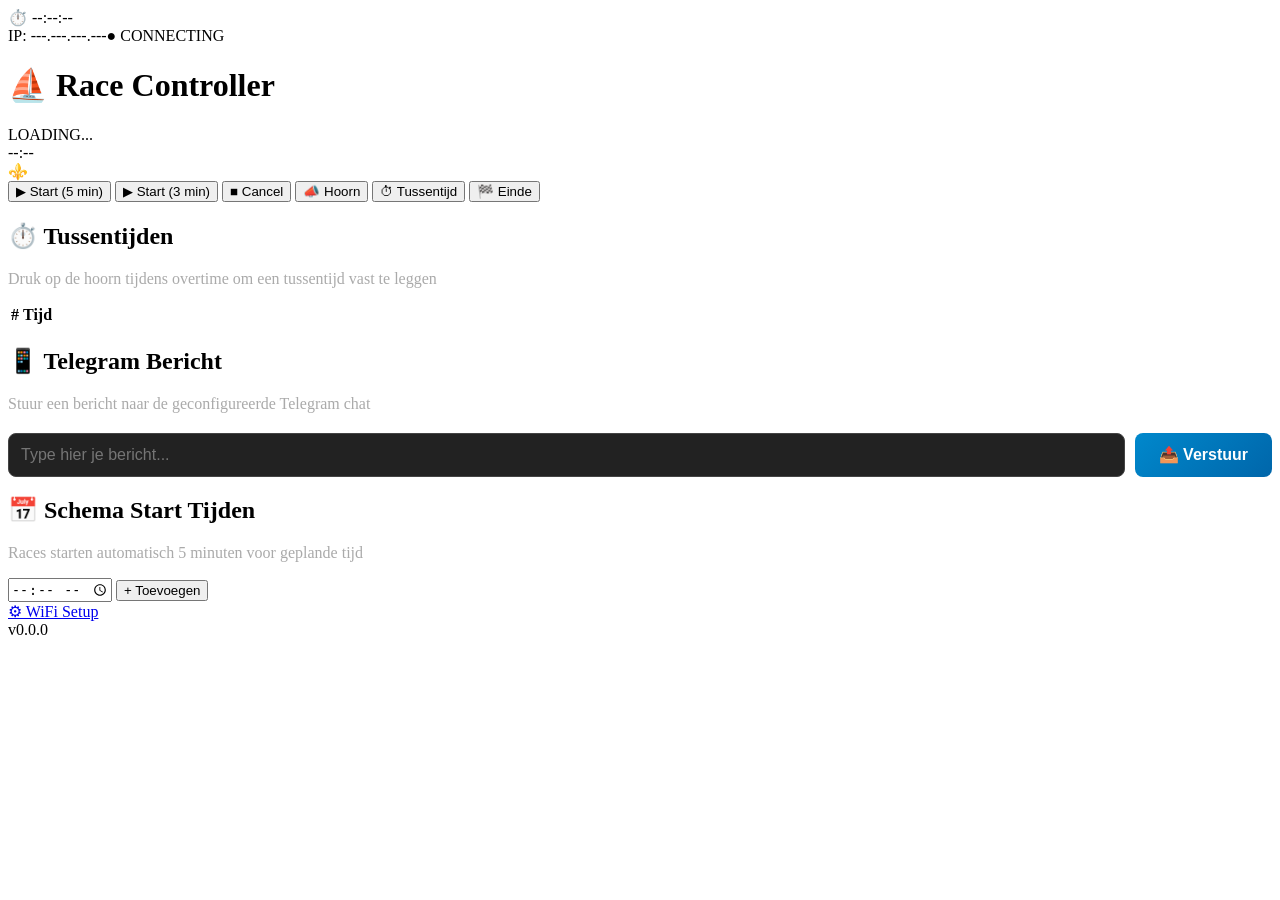
==== commit da97a70c: "Bump web version and update index" ====
--- a/data/index.html
+++ b/data/index.html
@@ -43,7 +43,7 @@
     <button id="startShortBtn" onclick="startShortRace()">▶ Start (3 min)</button>
     <button id="cancelBtn" onclick="cancelRace()">■ Cancel</button>
     <button id="hornBtn" onclick="soundHorn()">📣 Hoorn</button>
-    <button id="lapBtn" onclick="toggleLapHold()">⏱ Tussentijd: UIT</button>
+    <button id="lapBtn" onclick="toggleLapHold()">⏱ Tussentijd</button>
     <button id="endBtn" onclick="endSignal()">🏁 Einde</button>
   </div>
 
